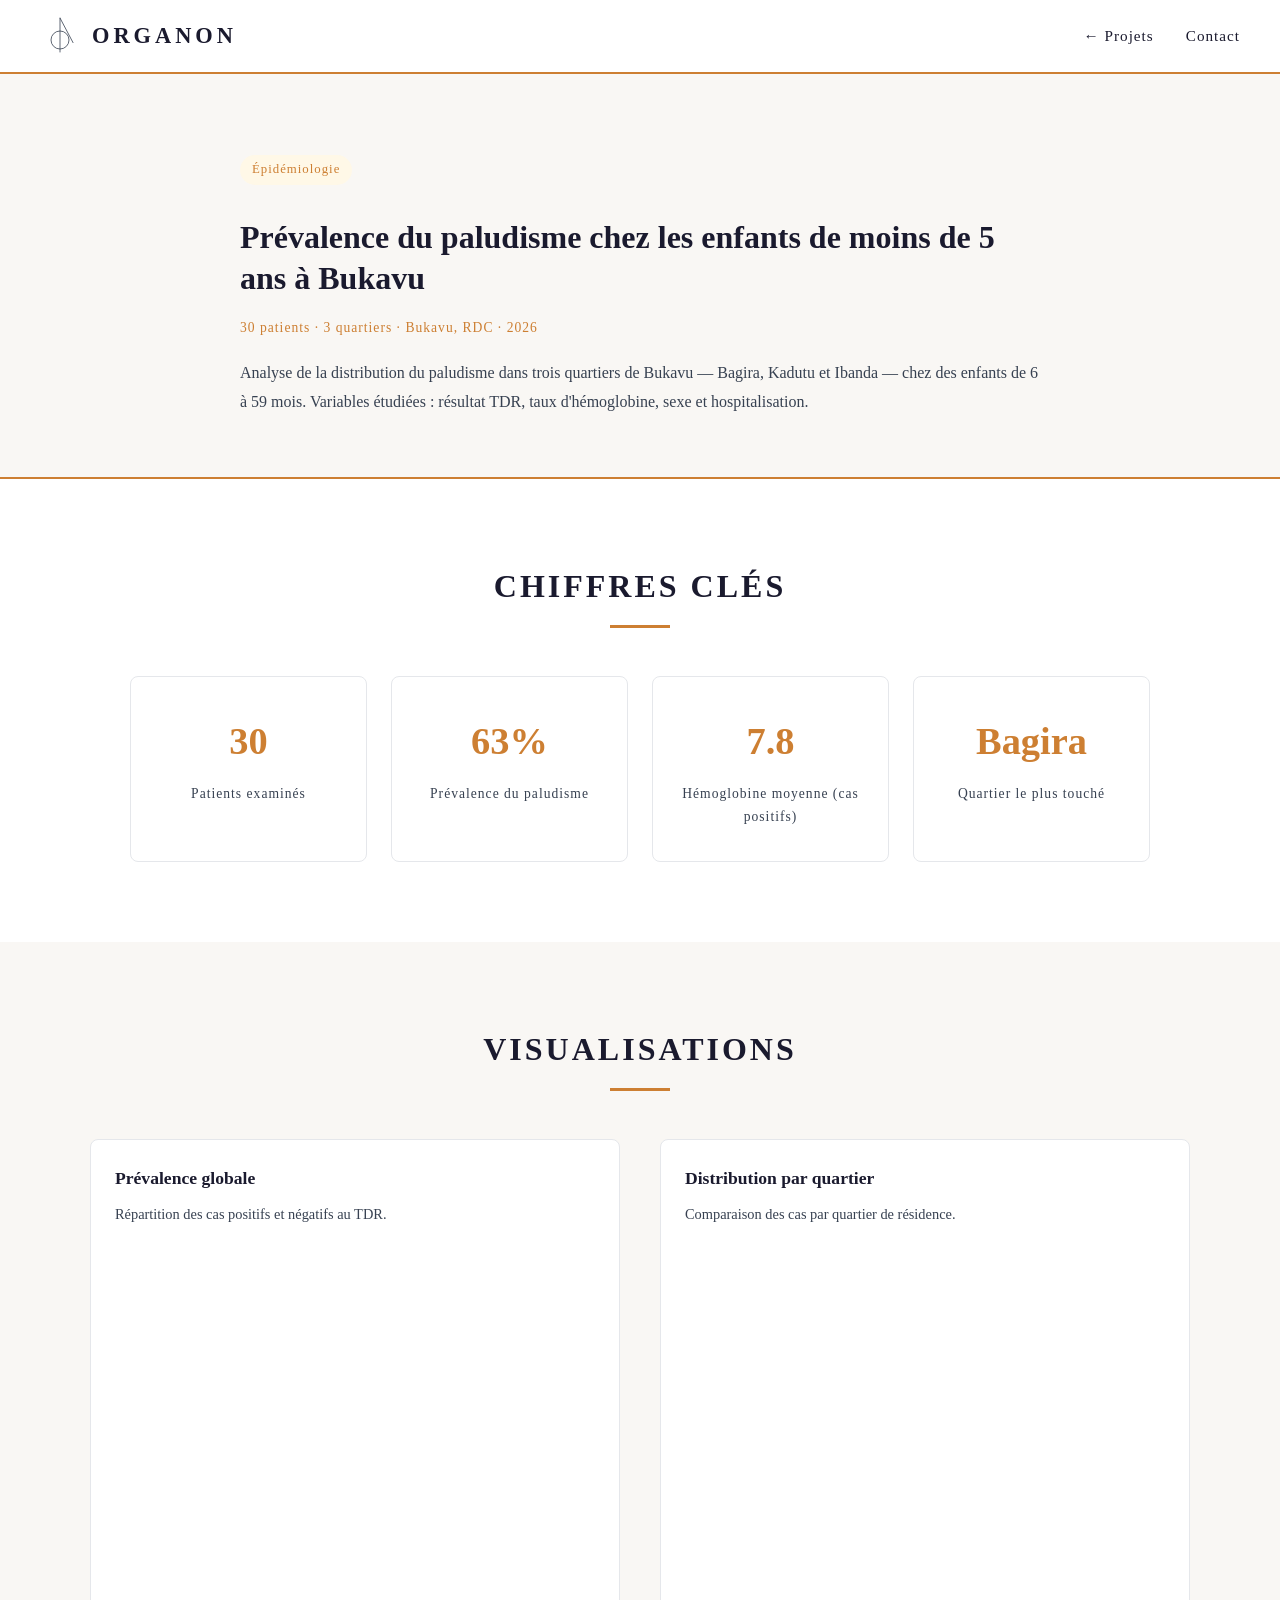
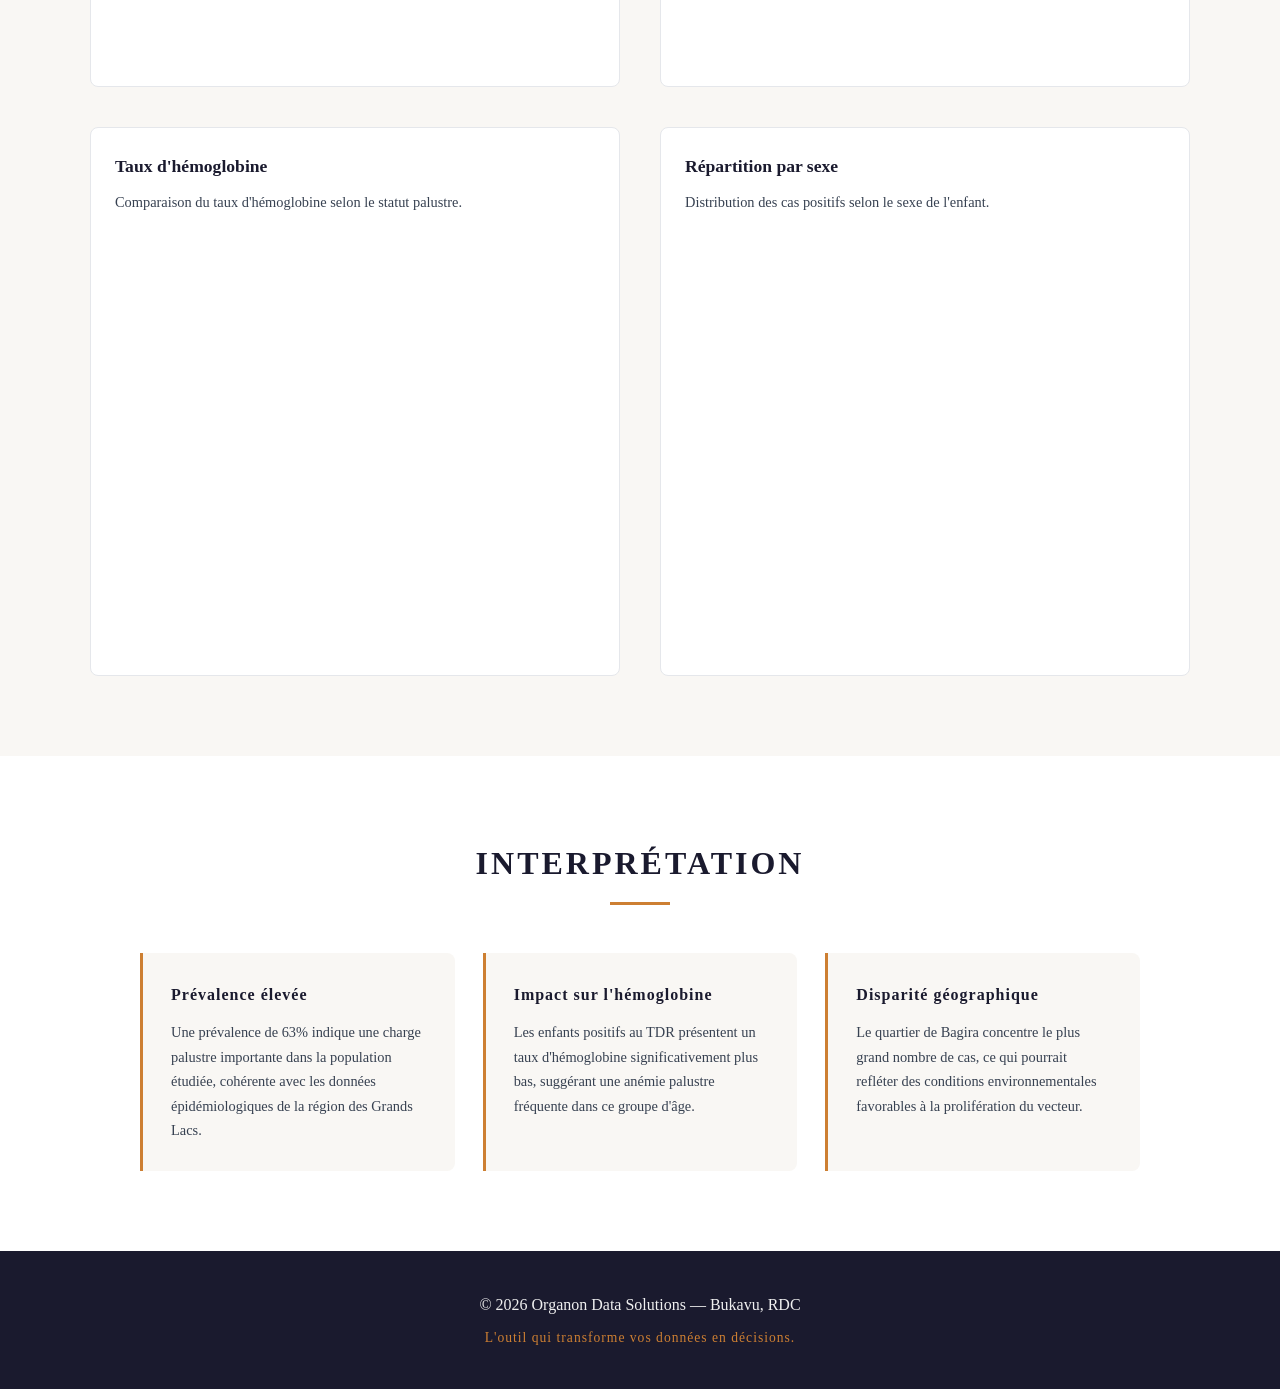
==== projet1.html @ c79ce39c "Version initiale organon_lite" ====
<!DOCTYPE html>
<html lang="fr">
<head>
  <meta charset="UTF-8" />
  <meta name="viewport" content="width=device-width, initial-scale=1.0" />
  <title>Projet 1 — Paludisme | Organon</title>
  <link rel="stylesheet" href="assets/css/style.css" />
  <link rel="stylesheet" href="assets/css/projet.css" />
</head>
<body>

  <!-- NAVBAR -->
  <nav class="navbar">
    <div class="nav-logo">
      <svg xmlns="http://www.w3.org/2000/svg" viewBox="0 0 200 200" width="40" height="40">
        <line x1="100" y1="10" x2="100" y2="180" stroke="#374151" stroke-width="4" stroke-linecap="round" stroke-dasharray="170" stroke-dashoffset="170">
          <animate attributeName="stroke-dashoffset" from="170" to="0" dur="0.8s" begin="0s" fill="freeze"/>
        </line>
        <circle cx="100" cy="120" r="45" fill="none" stroke="#374151" stroke-width="4" stroke-dasharray="283" stroke-dashoffset="283">
          <animate attributeName="stroke-dashoffset" from="283" to="0" dur="0.8s" begin="0.8s" fill="freeze"/>
        </circle>
        <polygon points="100,10 190,180 10,180" fill="none" stroke="#374151" stroke-width="4" stroke-linejoin="round" stroke-dasharray="565" stroke-dashoffset="565">
          <animate attributeName="stroke-dashoffset" from="565" to="0" dur="1.2s" begin="1.6s" fill="freeze"/>
        </polygon>
      </svg>
      <span class="nav-title">ORGANON</span>
    </div>
    <ul class="nav-links">
      <li><a href="index.html#projets">← Projets</a></li>
      <li><a href="index.html#contact">Contact</a></li>
    </ul>
  </nav>

  <!-- EN-TÊTE PROJET -->
  <section class="projet-hero">
    <div class="projet-hero-content">
      <div class="projet-tag">Épidémiologie</div>
      <h1>Prévalence du paludisme chez les enfants de moins de 5 ans à Bukavu</h1>
      <p class="projet-meta">30 patients · 3 quartiers · Bukavu, RDC · 2026</p>
      <p class="projet-desc">
        Analyse de la distribution du paludisme dans trois quartiers de Bukavu —
        Bagira, Kadutu et Ibanda — chez des enfants de 6 à 59 mois.
        Variables étudiées : résultat TDR, taux d'hémoglobine, sexe et hospitalisation.
      </p>
    </div>
  </section>

  <!-- CHIFFRES CLÉS -->
  <section class="section">
    <h2 class="section-title">Chiffres clés</h2>
    <div class="kpi-grid">
      <div class="kpi-card">
        <div class="kpi-valeur">30</div>
        <div class="kpi-label">Patients examinés</div>
      </div>
      <div class="kpi-card">
        <div class="kpi-valeur">63%</div>
        <div class="kpi-label">Prévalence du paludisme</div>
      </div>
      <div class="kpi-card">
        <div class="kpi-valeur">7.8</div>
        <div class="kpi-label">Hémoglobine moyenne (cas positifs)</div>
      </div>
      <div class="kpi-card">
        <div class="kpi-valeur">Bagira</div>
        <div class="kpi-label">Quartier le plus touché</div>
      </div>
    </div>
  </section>

  <!-- GRAPHIQUES -->
  <section class="section section-alt">
    <h2 class="section-title">Visualisations</h2>
    <div class="graphiques-grid">

      <div class="graphique-bloc">
        <h3>Prévalence globale</h3>
        <p>Répartition des cas positifs et négatifs au TDR.</p>
        <iframe src="graphiques/graph1a.html" width="100%" height="420" frameborder="0"></iframe>
      </div>

      <div class="graphique-bloc">
        <h3>Distribution par quartier</h3>
        <p>Comparaison des cas par quartier de résidence.</p>
        <iframe src="graphiques/graph1b.html" width="100%" height="420" frameborder="0"></iframe>
      </div>

      <div class="graphique-bloc">
        <h3>Taux d'hémoglobine</h3>
        <p>Comparaison du taux d'hémoglobine selon le statut palustre.</p>
        <iframe src="graphiques/graph1c.html" width="100%" height="420" frameborder="0"></iframe>
      </div>

      <div class="graphique-bloc">
        <h3>Répartition par sexe</h3>
        <p>Distribution des cas positifs selon le sexe de l'enfant.</p>
        <iframe src="graphiques/graph1d.html" width="100%" height="420" frameborder="0"></iframe>
      </div>

    </div>
  </section>

  <!-- INTERPRÉTATION -->
  <section class="section">
    <h2 class="section-title">Interprétation</h2>
    <div class="interpretation">
      <div class="interpretation-bloc">
        <h3>Prévalence élevée</h3>
        <p>
          Une prévalence de 63% indique une charge palustre importante
          dans la population étudiée, cohérente avec les données
          épidémiologiques de la région des Grands Lacs.
        </p>
      </div>
      <div class="interpretation-bloc">
        <h3>Impact sur l'hémoglobine</h3>
        <p>
          Les enfants positifs au TDR présentent un taux d'hémoglobine
          significativement plus bas, suggérant une anémie palustre
          fréquente dans ce groupe d'âge.
        </p>
      </div>
      <div class="interpretation-bloc">
        <h3>Disparité géographique</h3>
        <p>
          Le quartier de Bagira concentre le plus grand nombre de cas,
          ce qui pourrait refléter des conditions environnementales
          favorables à la prolifération du vecteur.
        </p>
      </div>
    </div>
  </section>

  <!-- FOOTER -->
  <footer class="footer">
    <p>© 2026 Organon Data Solutions — Bukavu, RDC</p>
    <p class="footer-sub">L'outil qui transforme vos données en décisions.</p>
  </footer>

  <script src="assets/js/main.js"></script>

</body>
</html>
---- assets/css/style.css ----
/* =============================
   RESET & BASE
   ============================= */
* {
  margin: 0;
  padding: 0;
  box-sizing: border-box;
}

html {
  scroll-behavior: smooth;
}

body {
  font-family: 'Georgia', serif;
  background-color: #FFFFFF;
  color: #1A1A2E;
  line-height: 1.7;
}

a {
  text-decoration: none;
  color: inherit;
}

ul {
  list-style: none;
}

/* =============================
   NAVBAR
   ============================= */
.navbar {
  display: flex;
  align-items: center;
  justify-content: space-between;
  padding: 16px 40px;
  background-color: #FFFFFF;
  border-bottom: 2px solid #CD7F32;
  position: sticky;
  top: 0;
  z-index: 100;
}

.nav-logo {
  display: flex;
  align-items: center;
  gap: 12px;
}

.nav-title {
  font-size: 1.4rem;
  font-weight: bold;
  letter-spacing: 4px;
  color: #1A1A2E;
}

.nav-links {
  display: flex;
  gap: 32px;
}

.nav-links a {
  font-size: 0.95rem;
  letter-spacing: 1px;
  color: #1A1A2E;
  transition: color 0.3s;
}

.nav-links a:hover {
  color: #CD7F32;
}

/* =============================
   BOUTONS
   ============================= */
.btn-primary {
  display: inline-block;
  padding: 12px 28px;
  background-color: #CD7F32;
  color: #FFFFFF;
  border-radius: 4px;
  font-size: 0.95rem;
  letter-spacing: 1px;
  transition: background-color 0.3s;
}

.btn-primary:hover {
  background-color: #b86e28;
}

.btn-secondary {
  display: inline-block;
  padding: 10px 24px;
  border: 2px solid #CD7F32;
  color: #CD7F32;
  border-radius: 4px;
  font-size: 0.95rem;
  letter-spacing: 1px;
  transition: all 0.3s;
}

.btn-secondary:hover {
  background-color: #CD7F32;
  color: #FFFFFF;
}

/* =============================
   HERO
   ============================= */
.hero {
  min-height: 90vh;
  display: flex;
  align-items: center;
  justify-content: center;
  text-align: center;
  padding: 60px 40px;
  background-color: #FFFFFF;
}

.hero-content {
  max-width: 700px;
}

.hero-content h1 {
  font-size: 3rem;
  line-height: 1.2;
  color: #1A1A2E;
  margin-bottom: 24px;
}

.hero-sub {
  font-size: 1.1rem;
  color: #374151;
  margin-bottom: 40px;
}

/* =============================
   SECTIONS
   ============================= */
.section {
  padding: 80px 40px;
  max-width: 1100px;
  margin: 0 auto;
}

.section-alt {
  background-color: #F9F7F4;
  max-width: 100%;
  padding: 80px 40px;
}

.section-alt > * {
  max-width: 1100px;
  margin: 0 auto;
}

.section-title {
  font-size: 2rem;
  letter-spacing: 3px;
  text-transform: uppercase;
  color: #1A1A2E;
  margin-bottom: 48px;
  text-align: center;
}

.section-title::after {
  content: '';
  display: block;
  width: 60px;
  height: 3px;
  background-color: #CD7F32;
  margin: 12px auto 0;
}

/* =============================
   À PROPOS
   ============================= */
.apropos-content p {
  font-size: 1.05rem;
  color: #374151;
  max-width: 700px;
  margin: 0 auto 20px;
  text-align: center;
}

.valeurs {
  display: flex;
  gap: 32px;
  justify-content: center;
  margin-top: 48px;
  flex-wrap: wrap;
}

.valeur-card {
  text-align: center;
  max-width: 200px;
}

.valeur-icon {
  font-size: 2rem;
  color: #CD7F32;
  display: block;
  margin-bottom: 12px;
}

.valeur-card h3 {
  font-size: 1.1rem;
  letter-spacing: 2px;
  margin-bottom: 8px;
  color: #1A1A2E;
}

.valeur-card p {
  font-size: 0.9rem;
  color: #374151;
}

/* =============================
   PROJETS
   ============================= */
.projets-grid {
  display: grid;
  grid-template-columns: repeat(auto-fit, minmax(240px, 1fr));
  gap: 28px;
}

.projet-card {
  background-color: #FFFFFF;
  border: 1px solid #E5E7EB;
  border-radius: 8px;
  padding: 28px;
  transition: transform 0.3s, box-shadow 0.3s;
}

.projet-card:hover {
  transform: translateY(-4px);
  box-shadow: 0 8px 24px rgba(0,0,0,0.08);
}

.projet-tag {
  display: inline-block;
  padding: 4px 12px;
  background-color: #FFF8E7;
  color: #CD7F32;
  border-radius: 20px;
  font-size: 0.8rem;
  letter-spacing: 1px;
  margin-bottom: 16px;
}

.projet-card h3 {
  font-size: 1.1rem;
  color: #1A1A2E;
  margin-bottom: 10px;
}

.projet-card p {
  font-size: 0.9rem;
  color: #374151;
  margin-bottom: 20px;
}

/* =============================
   TARIFS
   ============================= */
.tarifs-grid {
  display: flex;
  gap: 28px;
  justify-content: center;
  flex-wrap: wrap;
  align-items: flex-start;
}

.tarif-card {
  background-color: #FFFFFF;
  border: 1px solid #E5E7EB;
  border-radius: 8px;
  padding: 36px 28px;
  width: 280px;
  text-align: center;
  position: relative;
}

.tarif-featured {
  border: 2px solid #CD7F32;
  transform: scale(1.04);
}

.tarif-badge {
  position: absolute;
  top: -14px;
  left: 50%;
  transform: translateX(-50%);
  background-color: #CD7F32;
  color: #FFFFFF;
  padding: 4px 16px;
  border-radius: 20px;
  font-size: 0.8rem;
  letter-spacing: 1px;
}

.tarif-card h3 {
  font-size: 1.2rem;
  letter-spacing: 2px;
  color: #1A1A2E;
  margin-bottom: 16px;
}

.tarif-prix {
  font-size: 2.8rem;
  font-weight: bold;
  color: #CD7F32;
  margin-bottom: 24px;
}

.tarif-card ul {
  text-align: left;
  margin-bottom: 28px;
}

.tarif-card ul li {
  padding: 8px 0;
  border-bottom: 1px solid #F3F4F6;
  font-size: 0.9rem;
  color: #374151;
}

.tarif-card ul li::before {
  content: '✓ ';
  color: #CD7F32;
}

/* =============================
   CONTACT
   ============================= */
.contact-content {
  text-align: center;
}

.contact-content p {
  font-size: 1.05rem;
  color: #374151;
  margin-bottom: 32px;
}

.contact-links {
  display: flex;
  gap: 20px;
  justify-content: center;
  flex-wrap: wrap;
}

/* =============================
   FOOTER
   ============================= */
.footer {
  text-align: center;
  padding: 40px;
  background-color: #1A1A2E;
  color: #F0F0F0;
}

.footer-sub {
  margin-top: 8px;
  font-size: 0.85rem;
  color: #CD7F32;
  letter-spacing: 1px;
}
/* =============================
   ANIMATIONS REVEAL
   ============================= */
.hidden {
  opacity: 0;
  transform: translateY(24px);
  transition: opacity 0.6s ease, transform 0.6s ease;
}

.visible {
  opacity: 1;
  transform: translateY(0);
}

/* =============================
   BURGER MENU MOBILE
   ============================= */
.burger {
  display: none;
  font-size: 1.6rem;
  cursor: pointer;
  color: #1A1A2E;
}

@media (max-width: 768px) {
  .nav-links {
    display: none;
    flex-direction: column;
    position: absolute;
    top: 72px;
    left: 0;
    right: 0;
    background-color: #FFFFFF;
    padding: 20px 40px;
    border-bottom: 2px solid #CD7F32;
    gap: 20px;
  }

  .nav-links.nav-open {
    display: flex;
  }

  .burger {
    display: block;
  }

  .hero-content h1 {
    font-size: 2rem;
  }

  .tarif-featured {
    transform: scale(1);
  }
}
/* =============================
   PROJET HERO
   ============================= */
.projet-hero {
  padding: 80px 40px 60px;
  background-color: #F9F7F4;
  border-bottom: 2px solid #CD7F32;
}

.projet-hero-content {
  max-width: 800px;
  margin: 0 auto;
}

.projet-hero-content h1 {
  font-size: 2rem;
  color: #1A1A2E;
  margin: 16px 0;
  line-height: 1.3;
}

.projet-meta {
  font-size: 0.85rem;
  color: #CD7F32;
  letter-spacing: 1px;
  margin-bottom: 20px;
}

.projet-desc {
  font-size: 1rem;
  color: #374151;
  line-height: 1.8;
}

/* =============================
   KPI
   ============================= */
.kpi-grid {
  display: grid;
  grid-template-columns: repeat(auto-fit, minmax(180px, 1fr));
  gap: 24px;
}

.kpi-card {
  text-align: center;
  padding: 32px 20px;
  border: 1px solid #E5E7EB;
  border-radius: 8px;
  background-color: #FFFFFF;
}

.kpi-valeur {
  font-size: 2.4rem;
  font-weight: bold;
  color: #CD7F32;
  margin-bottom: 8px;
}

.kpi-label {
  font-size: 0.85rem;
  color: #374151;
  letter-spacing: 1px;
}

/* =============================
   GRAPHIQUES
   ============================= */
.graphiques-grid {
  display: grid;
  grid-template-columns: repeat(auto-fit, minmax(480px, 1fr));
  gap: 40px;
  max-width: 1100px;
  margin: 0 auto;
}

.graphique-bloc {
  background-color: #FFFFFF;
  border: 1px solid #E5E7EB;
  border-radius: 8px;
  padding: 24px;
}

.graphique-bloc h3 {
  font-size: 1.1rem;
  color: #1A1A2E;
  margin-bottom: 8px;
}

.graphique-bloc p {
  font-size: 0.9rem;
  color: #374151;
  margin-bottom: 16px;
}

.graphique-bloc iframe {
  border-radius: 4px;
  display: block;
}

/* =============================
   INTERPRÉTATION
   ============================= */
.interpretation {
  display: grid;
  grid-template-columns: repeat(auto-fit, minmax(280px, 1fr));
  gap: 28px;
  max-width: 1000px;
  margin: 0 auto;
}

.interpretation-bloc {
  padding: 28px;
  border-left: 3px solid #CD7F32;
  background-color: #F9F7F4;
  border-radius: 0 8px 8px 0;
}

.interpretation-bloc h3 {
  font-size: 1rem;
  color: #1A1A2E;
  margin-bottom: 12px;
  letter-spacing: 1px;
}

.interpretation-bloc p {
  font-size: 0.9rem;
  color: #374151;
  line-height: 1.7;
}
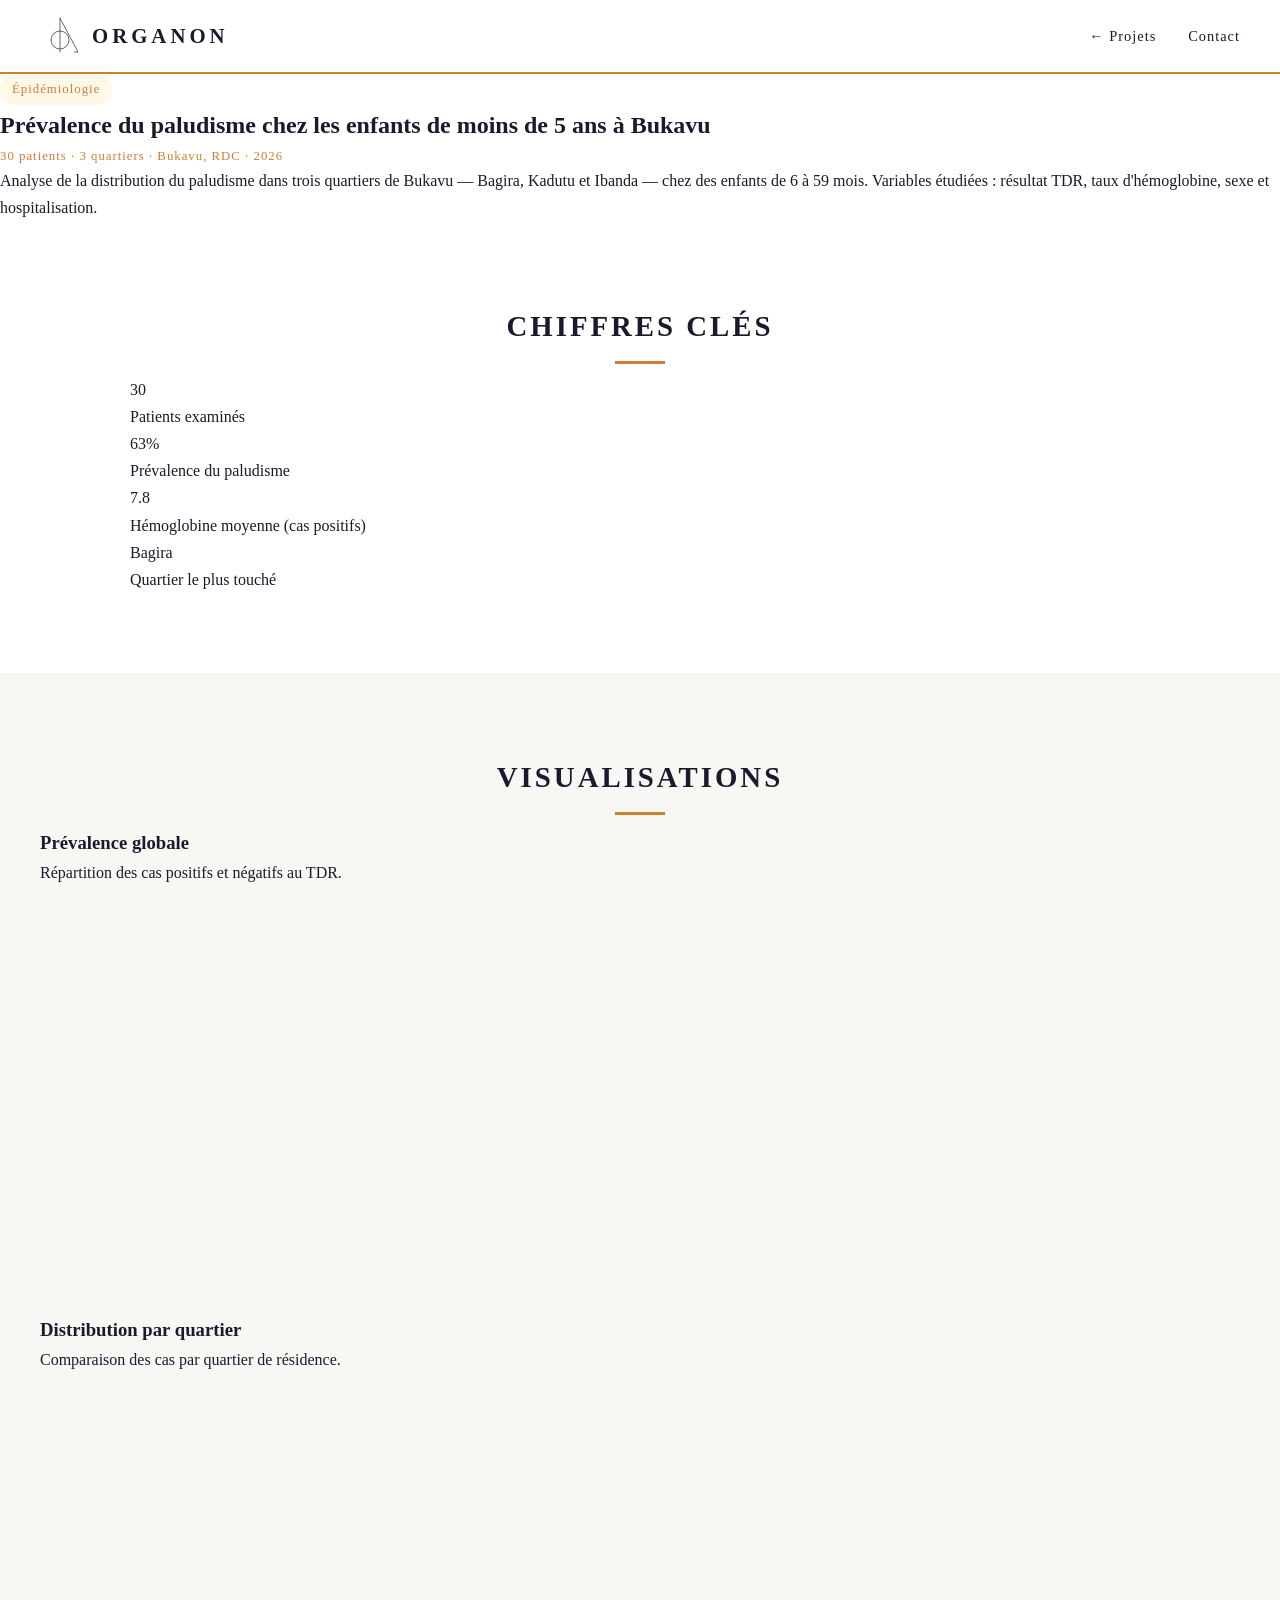
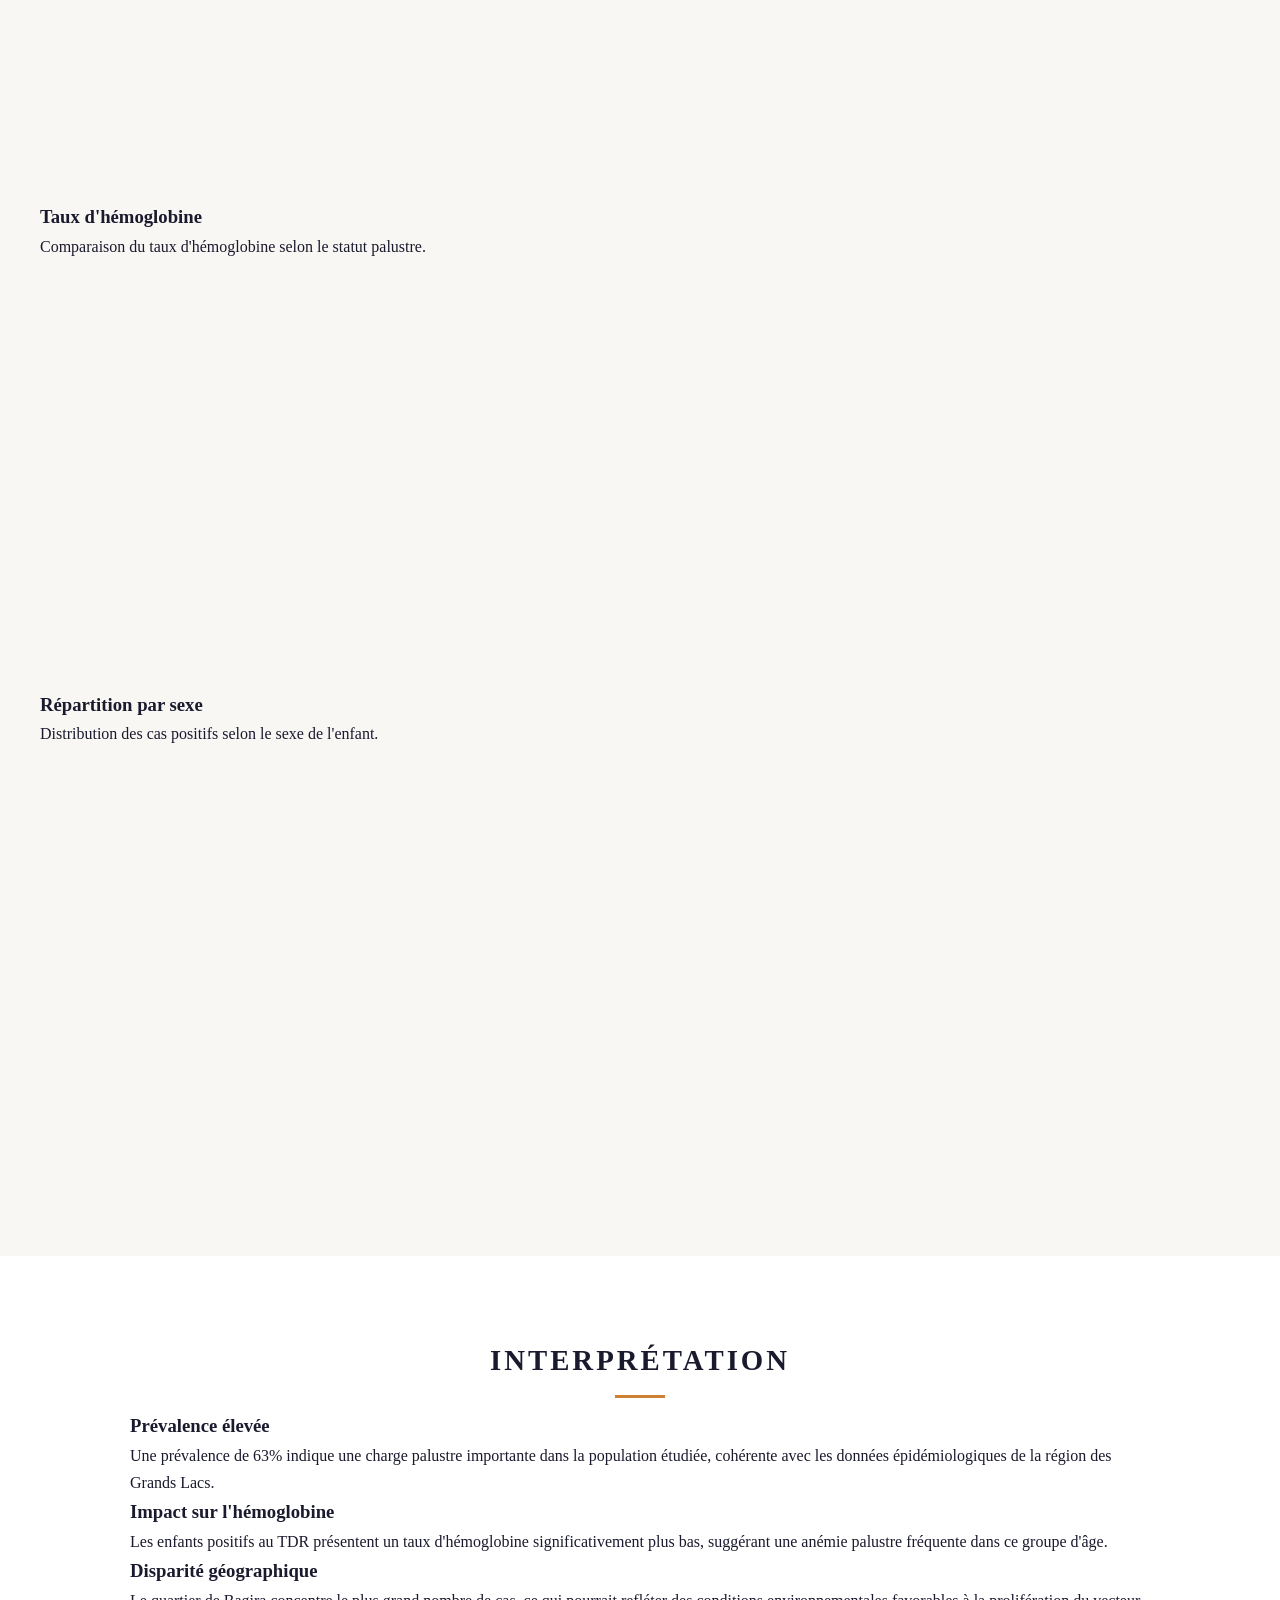
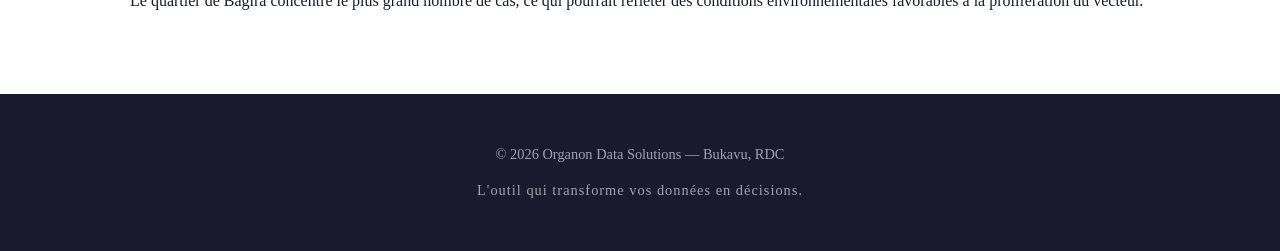
==== commit 57c4b2e7: "goatcounter" ====
--- a/projet1.html
+++ b/projet1.html
@@ -138,6 +138,8 @@
   </footer>
 
   <script src="assets/js/main.js"></script>
+  <script data-goatcounter="https://organon-lite.goatcounter.com/count"
+        async src="//gc.zgo.at/count.js"></script>
 
 </body>
 </html>
--- a/assets/css/style.css
+++ b/assets/css/style.css
@@ -25,6 +25,10 @@
 
 ul {
   list-style: none;
+}
+
+img, svg {
+  display: block;
 }
 
 /* =============================
@@ -40,6 +44,8 @@
   position: sticky;
   top: 0;
   z-index: 100;
+  transition: box-shadow 0.3s;
+  flex-wrap: wrap;
 }
 
 .nav-logo {
@@ -49,7 +55,7 @@
 }
 
 .nav-title {
-  font-size: 1.4rem;
+  font-size: 1.3rem;
   font-weight: bold;
   letter-spacing: 4px;
   color: #1A1A2E;
@@ -58,17 +64,26 @@
 .nav-links {
   display: flex;
   gap: 32px;
+  align-items: center;
 }
 
 .nav-links a {
-  font-size: 0.95rem;
+  font-size: 0.9rem;
   letter-spacing: 1px;
   color: #1A1A2E;
   transition: color 0.3s;
+  white-space: nowrap;
 }
 
 .nav-links a:hover {
   color: #CD7F32;
+}
+
+.burger {
+  display: none;
+  font-size: 1.6rem;
+  cursor: pointer;
+  color: #1A1A2E;
 }
 
 /* =============================
@@ -80,9 +95,11 @@
   background-color: #CD7F32;
   color: #FFFFFF;
   border-radius: 4px;
-  font-size: 0.95rem;
+  font-size: 0.9rem;
   letter-spacing: 1px;
   transition: background-color 0.3s;
+  cursor: pointer;
+  border: none;
 }
 
 .btn-primary:hover {
@@ -95,9 +112,11 @@
   border: 2px solid #CD7F32;
   color: #CD7F32;
   border-radius: 4px;
-  font-size: 0.95rem;
+  font-size: 0.9rem;
   letter-spacing: 1px;
   transition: all 0.3s;
+  cursor: pointer;
+  background: transparent;
 }
 
 .btn-secondary:hover {
@@ -105,34 +124,142 @@
   color: #FFFFFF;
 }
 
+.btn-details {
+  background: none;
+  border: none;
+  color: #CD7F32;
+  font-size: 0.85rem;
+  cursor: pointer;
+  text-decoration: underline;
+  padding: 8px 0 0;
+  width: fit-content;
+  margin-top: 8px;
+}
+
+.btn-details:hover {
+  color: #b86e28;
+}
+
+/* =============================
+   MODAL (POPUP)
+   ============================= */
+.modal {
+  display: none;
+  position: fixed;
+  top: 0;
+  left: 0;
+  width: 100%;
+  height: 100%;
+  background-color: rgba(0,0,0,0.75);
+  z-index: 2000;
+  justify-content: center;
+  align-items: center;
+}
+
+.modal.show {
+  display: flex;
+}
+
+.modal-content {
+  background-color: #FFFFFF;
+  max-width: 500px;
+  width: 90%;
+  padding: 28px;
+  border-radius: 12px;
+  border-top: 4px solid #CD7F32;
+  position: relative;
+  max-height: 80vh;
+  overflow-y: auto;
+  box-shadow: 0 20px 30px rgba(0,0,0,0.2);
+}
+
+.modal-close {
+  position: absolute;
+  top: 12px;
+  right: 20px;
+  font-size: 1.8rem;
+  cursor: pointer;
+  color: #666;
+  transition: color 0.2s;
+}
+
+.modal-close:hover {
+  color: #CD7F32;
+}
+
+.modal-content h4 {
+  color: #1A1A2E;
+  margin-bottom: 16px;
+  font-size: 1.3rem;
+  border-bottom: 2px solid #CD7F32;
+  display: inline-block;
+  padding-bottom: 4px;
+}
+
+.modal-content p {
+  margin-bottom: 12px;
+  font-size: 0.95rem;
+  color: #374151;
+  line-height: 1.6;
+}
+
+.modal-content ul {
+  margin: 12px 0 12px 20px;
+  list-style: disc;
+}
+
+.modal-content ul li {
+  font-size: 0.9rem;
+  color: #374151;
+  margin-bottom: 6px;
+}
+
 /* =============================
    HERO
    ============================= */
 .hero {
-  min-height: 90vh;
+  min-height: 92vh;
   display: flex;
   align-items: center;
   justify-content: center;
   text-align: center;
-  padding: 60px 40px;
+  padding: 80px 40px;
   background-color: #FFFFFF;
 }
 
 .hero-content {
-  max-width: 700px;
+  max-width: 720px;
+}
+
+.hero-tag {
+  font-size: 0.85rem;
+  letter-spacing: 3px;
+  color: #CD7F32;
+  text-transform: uppercase;
+  margin-bottom: 20px;
 }
 
 .hero-content h1 {
-  font-size: 3rem;
-  line-height: 1.2;
+  font-size: 3.2rem;
+  line-height: 1.15;
   color: #1A1A2E;
   margin-bottom: 24px;
 }
 
 .hero-sub {
-  font-size: 1.1rem;
+  font-size: 1.05rem;
   color: #374151;
   margin-bottom: 40px;
+  max-width: 560px;
+  margin-left: auto;
+  margin-right: auto;
+}
+
+.hero-btns {
+  display: flex;
+  gap: 16px;
+  justify-content: center;
+  flex-wrap: wrap;
 }
 
 /* =============================
@@ -150,62 +277,229 @@
   padding: 80px 40px;
 }
 
-.section-alt > * {
+.section-alt .projets-grid,
+.section-alt .contact-grid {
   max-width: 1100px;
   margin: 0 auto;
 }
 
 .section-title {
-  font-size: 2rem;
+  font-size: 1.8rem;
   letter-spacing: 3px;
   text-transform: uppercase;
   color: #1A1A2E;
-  margin-bottom: 48px;
+  margin-bottom: 12px;
   text-align: center;
 }
 
 .section-title::after {
   content: '';
   display: block;
-  width: 60px;
+  width: 50px;
   height: 3px;
   background-color: #CD7F32;
-  margin: 12px auto 0;
+  margin: 10px auto 0;
+}
+
+.section-sub {
+  text-align: center;
+  color: #374151;
+  font-size: 1rem;
+  margin-bottom: 48px;
+  max-width: 600px;
+  margin-left: auto;
+  margin-right: auto;
+}
+
+/* =============================
+   PROCESS (accordéon discret)
+   ============================= */
+.process-section {
+  max-width: 700px;
+  margin: 40px auto 60px;
+  background-color: #F9F7F4;
+  border-radius: 12px;
+  padding: 8px 20px;
+  border: 1px solid #E5E7EB;
+}
+
+.process-header {
+  display: flex;
+  justify-content: space-between;
+  align-items: center;
+  cursor: pointer;
+  padding: 12px 0;
+}
+
+.process-title {
+  font-size: 1rem;
+  font-weight: normal;
+  color: #1A1A2E;
+  letter-spacing: 1px;
+  margin: 0;
+}
+
+.process-toggle {
+  background: none;
+  border: none;
+  font-size: 1.2rem;
+  color: #CD7F32;
+  cursor: pointer;
+  transition: transform 0.3s;
+}
+
+.process-toggle.open {
+  transform: rotate(180deg);
+}
+
+.process-content {
+  overflow: hidden;
+  transition: max-height 0.4s ease;
+  max-height: 500px;
+}
+
+.process-content.hidden-process {
+  max-height: 0;
+  padding: 0;
+}
+
+.process-steps {
+  display: flex;
+  flex-direction: column;
+  gap: 20px;
+  padding: 20px 0;
+  border-top: 1px solid #E5E7EB;
+}
+
+.step {
+  display: flex;
+  gap: 16px;
+  align-items: flex-start;
+}
+
+.step-number {
+  display: flex;
+  align-items: center;
+  justify-content: center;
+  width: 32px;
+  height: 32px;
+  background-color: #CD7F32;
+  color: #FFFFFF;
+  border-radius: 50%;
+  font-weight: bold;
+  flex-shrink: 0;
+}
+
+.step-text strong {
+  color: #1A1A2E;
+}
+
+.step-text p {
+  margin: 4px 0 0;
+  font-size: 0.9rem;
+  color: #374151;
 }
 
 /* =============================
    À PROPOS
    ============================= */
-.apropos-content p {
-  font-size: 1.05rem;
-  color: #374151;
-  max-width: 700px;
-  margin: 0 auto 20px;
-  text-align: center;
+.apropos-wrapper {
+  display: flex;
+  gap: 60px;
+  align-items: flex-start;
+  margin-bottom: 60px;
+  flex-wrap: wrap;
+}
+
+.apropos-logo {
+  flex-shrink: 0;
+  display: flex;
+  align-items: center;
+  justify-content: center;
+  width: 140px;
+  height: 140px;
+  border: 2px solid #E5E7EB;
+  border-radius: 50%;
+  background-color: #F9F7F4;
+}
+
+.apropos-content {
+  flex: 1;
+  min-width: 280px;
+}
+
+.apropos-name {
+  font-size: 1.1rem;
+  font-weight: bold;
+  color: #1A1A2E;
+  letter-spacing: 1px;
+}
+
+.apropos-role {
+  font-size: 0.85rem;
+  color: #CD7F32;
+  letter-spacing: 1px;
+  margin-bottom: 20px;
+}
+
+.apropos-texte {
+  font-size: 1rem;
+  color: #374151;
+  margin-bottom: 16px;
+  line-height: 1.8;
+}
+
+.confidentialite {
+  background-color: #F9F7F4;
+  padding: 12px 16px;
+  border-left: 3px solid #CD7F32;
+  font-style: italic;
+  margin: 20px 0;
+}
+
+.apropos-competences {
+  display: flex;
+  flex-wrap: wrap;
+  gap: 10px;
+  margin: 24px 0;
+}
+
+.competence-tag {
+  padding: 6px 14px;
+  background-color: #F9F7F4;
+  border: 1px solid #E5E7EB;
+  border-radius: 20px;
+  font-size: 0.85rem;
+  color: #374151;
+}
+
+.apropos-cta {
+  margin-top: 8px;
 }
 
 .valeurs {
   display: flex;
   gap: 32px;
   justify-content: center;
-  margin-top: 48px;
   flex-wrap: wrap;
+  padding-top: 20px;
+  border-top: 1px solid #E5E7EB;
 }
 
 .valeur-card {
   text-align: center;
-  max-width: 200px;
+  max-width: 220px;
+  padding: 20px;
 }
 
 .valeur-icon {
-  font-size: 2rem;
-  color: #CD7F32;
-  display: block;
+  display: flex;
+  justify-content: center;
   margin-bottom: 12px;
 }
 
 .valeur-card h3 {
-  font-size: 1.1rem;
+  font-size: 1rem;
   letter-spacing: 2px;
   margin-bottom: 8px;
   color: #1A1A2E;
@@ -221,8 +515,10 @@
    ============================= */
 .projets-grid {
   display: grid;
-  grid-template-columns: repeat(auto-fit, minmax(240px, 1fr));
+  grid-template-columns: repeat(auto-fit, minmax(280px, 1fr));
   gap: 28px;
+  max-width: 1100px;
+  margin: 0 auto;
 }
 
 .projet-card {
@@ -230,6 +526,9 @@
   border: 1px solid #E5E7EB;
   border-radius: 8px;
   padding: 28px;
+  display: flex;
+  flex-direction: column;
+  gap: 12px;
   transition: transform 0.3s, box-shadow 0.3s;
 }
 
@@ -246,45 +545,72 @@
   border-radius: 20px;
   font-size: 0.8rem;
   letter-spacing: 1px;
-  margin-bottom: 16px;
+  width: fit-content;
+}
+
+.badge-generique {
+  background-color: #E5E7EB;
+  color: #374151;
+  font-size: 0.7rem;
+  margin-left: 8px;
+  vertical-align: middle;
+  padding: 2px 6px;
+  border-radius: 12px;
 }
 
 .projet-card h3 {
   font-size: 1.1rem;
   color: #1A1A2E;
-  margin-bottom: 10px;
 }
 
 .projet-card p {
   font-size: 0.9rem;
   color: #374151;
-  margin-bottom: 20px;
+  flex: 1;
+}
+
+.projet-footer {
+  display: flex;
+  align-items: center;
+  justify-content: space-between;
+  flex-wrap: wrap;
+  gap: 12px;
+  margin-top: 8px;
+  padding-top: 16px;
+  border-top: 1px solid #F3F4F6;
+}
+
+.projet-meta {
+  font-size: 0.8rem;
+  color: #CD7F32;
+  letter-spacing: 1px;
 }
 
 /* =============================
    TARIFS
    ============================= */
 .tarifs-grid {
-  display: flex;
-  gap: 28px;
-  justify-content: center;
-  flex-wrap: wrap;
-  align-items: flex-start;
+  display: grid;
+  grid-template-columns: repeat(auto-fit, minmax(240px, 1fr));
+  gap: 24px;
+  align-items: start;
 }
 
 .tarif-card {
   background-color: #FFFFFF;
   border: 1px solid #E5E7EB;
   border-radius: 8px;
-  padding: 36px 28px;
-  width: 280px;
+  padding: 32px 24px;
   text-align: center;
   position: relative;
+  display: flex;
+  flex-direction: column;
+  gap: 16px;
+  height: 100%;
 }
 
 .tarif-featured {
   border: 2px solid #CD7F32;
-  transform: scale(1.04);
 }
 
 .tarif-badge {
@@ -298,57 +624,116 @@
   border-radius: 20px;
   font-size: 0.8rem;
   letter-spacing: 1px;
+  white-space: nowrap;
 }
 
 .tarif-card h3 {
-  font-size: 1.2rem;
-  letter-spacing: 2px;
-  color: #1A1A2E;
-  margin-bottom: 16px;
+  font-size: 1.1rem;
+  letter-spacing: 1px;
+  color: #1A1A2E;
+  margin: 0;
 }
 
 .tarif-prix {
-  font-size: 2.8rem;
+  font-size: 2rem;
   font-weight: bold;
   color: #CD7F32;
-  margin-bottom: 24px;
+}
+
+.tarif-prix span {
+  font-size: 0.9rem;
+  font-weight: normal;
+  color: #374151;
+}
+
+.tarif-delai {
+  font-size: 0.8rem;
+  color: #374151;
+  background-color: #F9F7F4;
+  padding: 6px 12px;
+  border-radius: 20px;
+  display: inline-block;
 }
 
 .tarif-card ul {
   text-align: left;
-  margin-bottom: 28px;
+  display: flex;
+  flex-direction: column;
+  gap: 8px;
+  flex: 1;
+  margin: 8px 0;
+  padding-left: 0;
 }
 
 .tarif-card ul li {
-  padding: 8px 0;
-  border-bottom: 1px solid #F3F4F6;
-  font-size: 0.9rem;
-  color: #374151;
+  font-size: 0.85rem;
+  color: #374151;
+  padding-left: 4px;
+  list-style: none;
 }
 
 .tarif-card ul li::before {
   content: '✓ ';
   color: #CD7F32;
+  font-weight: bold;
+}
+
+.tarif-note {
+  text-align: center;
+  font-size: 0.8rem;
+  color: #374151;
+  margin-top: 32px;
+  font-style: italic;
 }
 
 /* =============================
    CONTACT
    ============================= */
-.contact-content {
-  text-align: center;
-}
-
-.contact-content p {
-  font-size: 1.05rem;
-  color: #374151;
-  margin-bottom: 32px;
-}
-
-.contact-links {
-  display: flex;
+.contact-grid {
+  display: grid;
+  grid-template-columns: repeat(auto-fit, minmax(280px, 1fr));
+  gap: 24px;
+  max-width: 800px;
+  margin: 0 auto;
+}
+
+.contact-card {
+  display: flex;
+  align-items: center;
   gap: 20px;
-  justify-content: center;
-  flex-wrap: wrap;
+  padding: 28px;
+  background-color: #FFFFFF;
+  border: 1px solid #E5E7EB;
+  border-radius: 8px;
+  transition: transform 0.3s, box-shadow 0.3s;
+  cursor: pointer;
+}
+
+.contact-card:hover {
+  transform: translateY(-4px);
+  box-shadow: 0 8px 24px rgba(0,0,0,0.08);
+}
+
+.contact-icon {
+  flex-shrink: 0;
+}
+
+.contact-info h3 {
+  font-size: 1rem;
+  color: #1A1A2E;
+  margin-bottom: 4px;
+}
+
+.contact-info p {
+  font-size: 0.9rem;
+  color: #374151;
+  margin-bottom: 8px;
+}
+
+.contact-action {
+  font-size: 0.85rem;
+  color: #CD7F32;
+  letter-spacing: 1px;
 }
 
 /* =============================
@@ -356,17 +741,36 @@
    ============================= */
 .footer {
   text-align: center;
-  padding: 40px;
+  padding: 48px 40px;
   background-color: #1A1A2E;
   color: #F0F0F0;
+  display: flex;
+  flex-direction: column;
+  align-items: center;
+  gap: 12px;
+}
+
+.footer-logo {
+  display: flex;
+  align-items: center;
+  gap: 12px;
+  font-size: 1.1rem;
+  letter-spacing: 4px;
+  color: #CD7F32;
+  font-weight: bold;
+}
+
+.footer p {
+  font-size: 0.9rem;
+  color: #9CA3AF;
 }
 
 .footer-sub {
-  margin-top: 8px;
   font-size: 0.85rem;
   color: #CD7F32;
   letter-spacing: 1px;
 }
+
 /* =============================
    ANIMATIONS REVEAL
    ============================= */
@@ -382,16 +786,23 @@
 }
 
 /* =============================
-   BURGER MENU MOBILE
-   ============================= */
-.burger {
-  display: none;
-  font-size: 1.6rem;
-  cursor: pointer;
-  color: #1A1A2E;
+   RESPONSIVE (CORRIGÉ)
+   ============================= */
+@media (max-width: 900px) {
+  .nav-links {
+    gap: 20px;
+  }
+  
+  .nav-links a {
+    font-size: 0.85rem;
+  }
 }
 
 @media (max-width: 768px) {
+  .navbar {
+    padding: 16px 20px;
+  }
+
   .nav-links {
     display: none;
     flex-direction: column;
@@ -400,153 +811,132 @@
     left: 0;
     right: 0;
     background-color: #FFFFFF;
-    padding: 20px 40px;
+    padding: 20px;
     border-bottom: 2px solid #CD7F32;
-    gap: 20px;
+    gap: 16px;
+    z-index: 99;
+    width: 100%;
   }
 
   .nav-links.nav-open {
     display: flex;
   }
 
+  .nav-links li {
+    width: 100%;
+    text-align: center;
+  }
+
+  .nav-links a {
+    display: block;
+    padding: 10px 0;
+    font-size: 1rem;
+    white-space: normal;
+  }
+
   .burger {
     display: block;
   }
 
+  .hero {
+    padding: 60px 20px;
+    min-height: 80vh;
+  }
+
   .hero-content h1 {
     font-size: 2rem;
   }
 
+  .hero-sub {
+    font-size: 0.95rem;
+  }
+
+  .section {
+    padding: 60px 20px;
+  }
+
+  .section-alt {
+    padding: 60px 20px;
+  }
+
+  .apropos-wrapper {
+    flex-direction: column;
+    align-items: center;
+    gap: 32px;
+  }
+
+  .apropos-logo {
+    width: 100px;
+    height: 100px;
+  }
+
+  .tarifs-grid {
+    grid-template-columns: 1fr;
+  }
+
   .tarif-featured {
-    transform: scale(1);
-  }
-}
-/* =============================
-   PROJET HERO
-   ============================= */
-.projet-hero {
-  padding: 80px 40px 60px;
-  background-color: #F9F7F4;
-  border-bottom: 2px solid #CD7F32;
-}
-
-.projet-hero-content {
-  max-width: 800px;
-  margin: 0 auto;
-}
-
-.projet-hero-content h1 {
-  font-size: 2rem;
-  color: #1A1A2E;
-  margin: 16px 0;
-  line-height: 1.3;
-}
-
-.projet-meta {
-  font-size: 0.85rem;
-  color: #CD7F32;
-  letter-spacing: 1px;
-  margin-bottom: 20px;
-}
-
-.projet-desc {
-  font-size: 1rem;
-  color: #374151;
-  line-height: 1.8;
-}
-
-/* =============================
-   KPI
-   ============================= */
-.kpi-grid {
-  display: grid;
-  grid-template-columns: repeat(auto-fit, minmax(180px, 1fr));
-  gap: 24px;
-}
-
-.kpi-card {
-  text-align: center;
-  padding: 32px 20px;
-  border: 1px solid #E5E7EB;
-  border-radius: 8px;
-  background-color: #FFFFFF;
-}
-
-.kpi-valeur {
-  font-size: 2.4rem;
-  font-weight: bold;
-  color: #CD7F32;
-  margin-bottom: 8px;
-}
-
-.kpi-label {
-  font-size: 0.85rem;
-  color: #374151;
-  letter-spacing: 1px;
-}
-
-/* =============================
-   GRAPHIQUES
-   ============================= */
-.graphiques-grid {
-  display: grid;
-  grid-template-columns: repeat(auto-fit, minmax(480px, 1fr));
-  gap: 40px;
-  max-width: 1100px;
-  margin: 0 auto;
-}
-
-.graphique-bloc {
-  background-color: #FFFFFF;
-  border: 1px solid #E5E7EB;
-  border-radius: 8px;
-  padding: 24px;
-}
-
-.graphique-bloc h3 {
-  font-size: 1.1rem;
-  color: #1A1A2E;
-  margin-bottom: 8px;
-}
-
-.graphique-bloc p {
-  font-size: 0.9rem;
-  color: #374151;
-  margin-bottom: 16px;
-}
-
-.graphique-bloc iframe {
-  border-radius: 4px;
-  display: block;
-}
-
-/* =============================
-   INTERPRÉTATION
-   ============================= */
-.interpretation {
-  display: grid;
-  grid-template-columns: repeat(auto-fit, minmax(280px, 1fr));
-  gap: 28px;
-  max-width: 1000px;
-  margin: 0 auto;
-}
-
-.interpretation-bloc {
-  padding: 28px;
-  border-left: 3px solid #CD7F32;
-  background-color: #F9F7F4;
-  border-radius: 0 8px 8px 0;
-}
-
-.interpretation-bloc h3 {
-  font-size: 1rem;
-  color: #1A1A2E;
-  margin-bottom: 12px;
-  letter-spacing: 1px;
-}
-
-.interpretation-bloc p {
-  font-size: 0.9rem;
-  color: #374151;
-  line-height: 1.7;
+    order: -1;
+  }
+
+  .contact-grid {
+    grid-template-columns: 1fr;
+  }
+
+  .contact-card {
+    flex-direction: column;
+    text-align: center;
+  }
+
+  .valeurs {
+    flex-direction: column;
+    align-items: center;
+  }
+
+  .footer {
+    padding: 40px 20px;
+  }
+
+  .process-section {
+    margin: 20px;
+  }
+
+  .step {
+    gap: 12px;
+  }
+
+  .step-number {
+    width: 28px;
+    height: 28px;
+    font-size: 0.9rem;
+  }
+}
+
+@media (max-width: 480px) {
+  .nav-title {
+    font-size: 1rem;
+    letter-spacing: 2px;
+  }
+
+  .hero-content h1 {
+    font-size: 1.6rem;
+  }
+
+  .section-title {
+    font-size: 1.4rem;
+    letter-spacing: 2px;
+  }
+
+  .tarif-prix {
+    font-size: 1.6rem;
+  }
+
+  .hero-btns {
+    flex-direction: column;
+    align-items: center;
+  }
+
+  .projet-footer {
+    flex-direction: column;
+    align-items: flex-start;
+  }
 }
--- a/assets/css/projet.css
+++ b/assets/css/projet.css
@@ -0,0 +1,85 @@
+/* =============================
+   PROJET HERO BTNS
+   ============================= */
+.projet-hero-btns {
+  display: flex;
+  gap: 16px;
+  flex-wrap: wrap;
+  margin-top: 24px;
+}
+
+/* =============================
+   GRAPHIQUES — IMG
+   ============================= */
+.graphique-bloc img {
+  width: 100%;
+  border-radius: 4px;
+  display: block;
+}
+
+/* =============================
+   MÉTHODOLOGIE
+   ============================= */
+.methodologie {
+  display: grid;
+  grid-template-columns: repeat(auto-fit, minmax(220px, 1fr));
+  gap: 24px;
+  max-width: 1000px;
+  margin: 0 auto;
+}
+
+.methode-card {
+  padding: 24px;
+  background-color: #FFFFFF;
+  border: 1px solid #E5E7EB;
+  border-radius: 8px;
+}
+
+.methode-card h3 {
+  font-size: 0.95rem;
+  letter-spacing: 2px;
+  color: #CD7F32;
+  margin-bottom: 10px;
+  text-transform: uppercase;
+}
+
+.methode-card p {
+  font-size: 0.9rem;
+  color: #374151;
+  line-height: 1.7;
+}
+
+/* =============================
+   RESPONSIVE PROJET
+   ============================= */
+@media (max-width: 768px) {
+  .projet-hero {
+    padding: 60px 20px;
+  }
+
+  .projet-hero-content h1 {
+    font-size: 1.4rem;
+  }
+
+  .projet-hero-btns {
+    flex-direction: column;
+  }
+
+  .graphiques-grid {
+    grid-template-columns: 1fr;
+  }
+
+  .kpi-grid {
+    grid-template-columns: repeat(2, 1fr);
+  }
+
+  .interpretation {
+    grid-template-columns: 1fr;
+  }
+}
+
+@media (max-width: 480px) {
+  .kpi-grid {
+    grid-template-columns: 1fr;
+  }
+}
